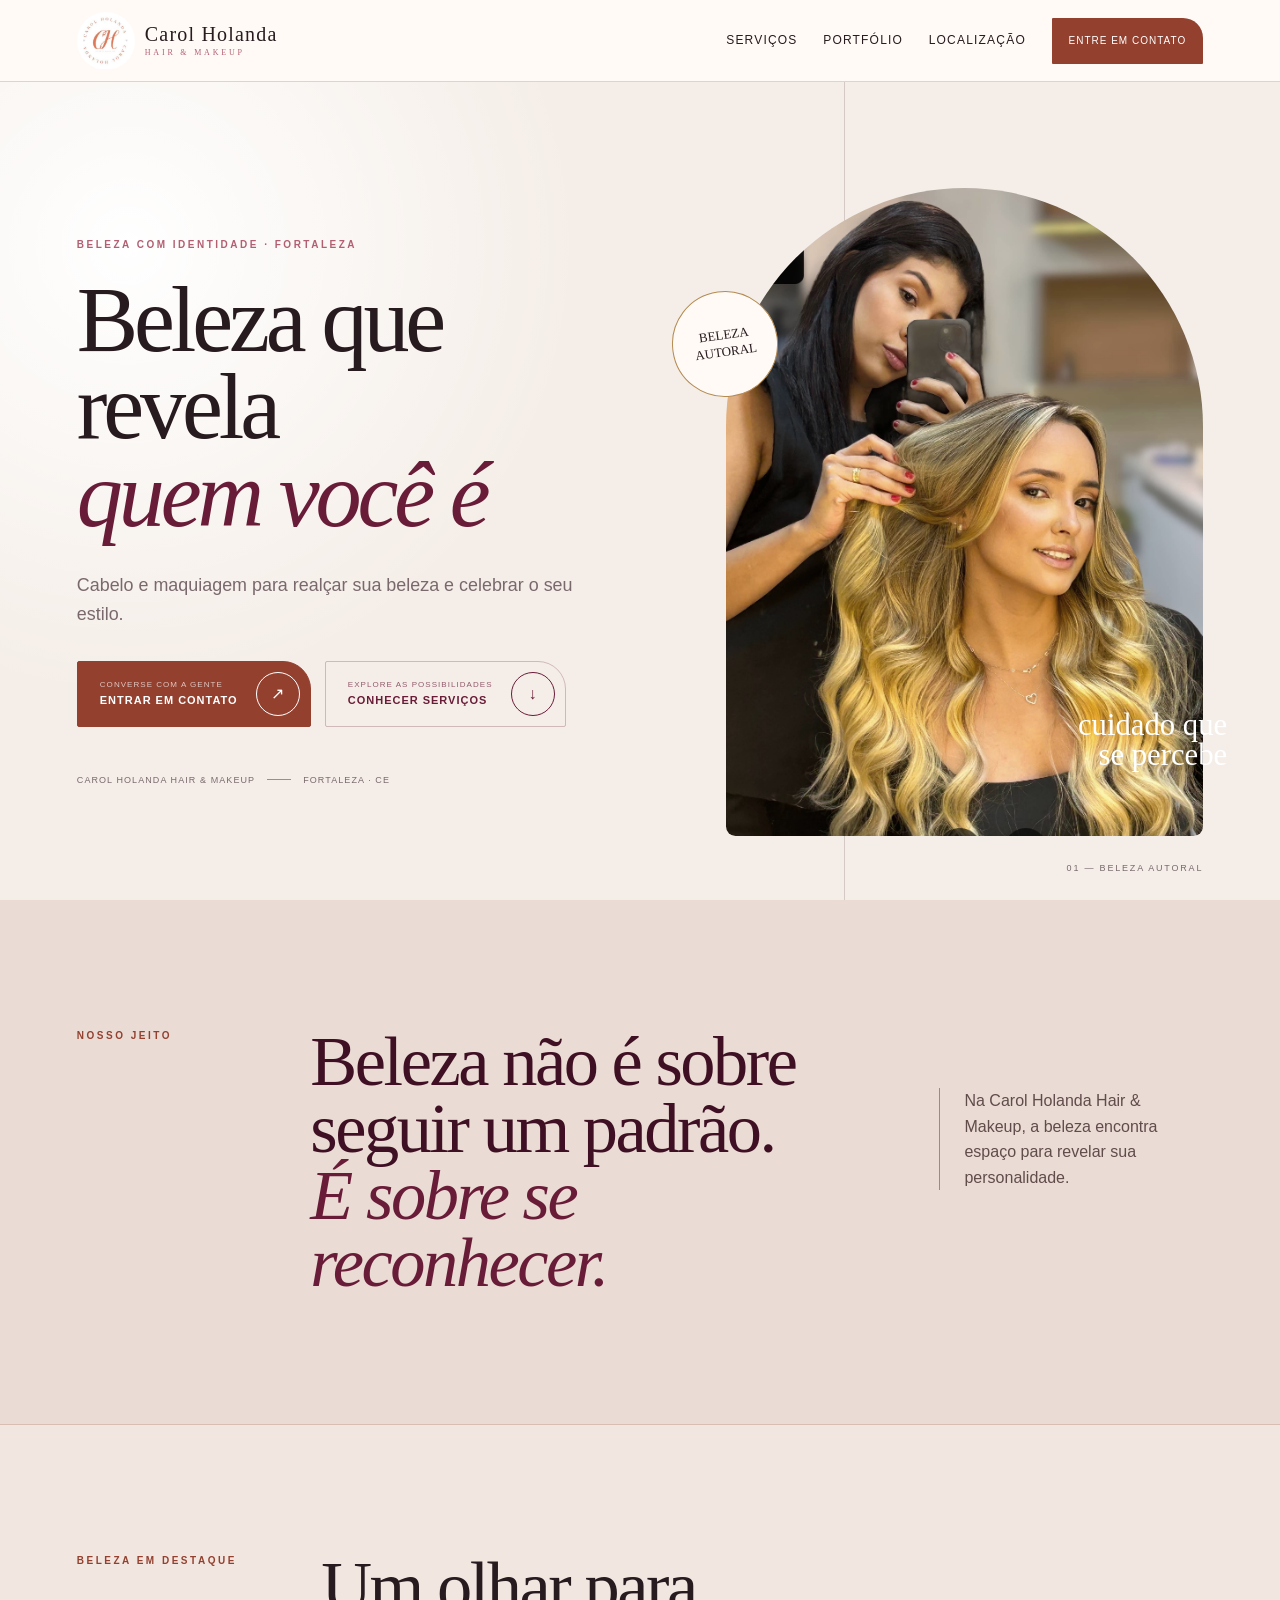
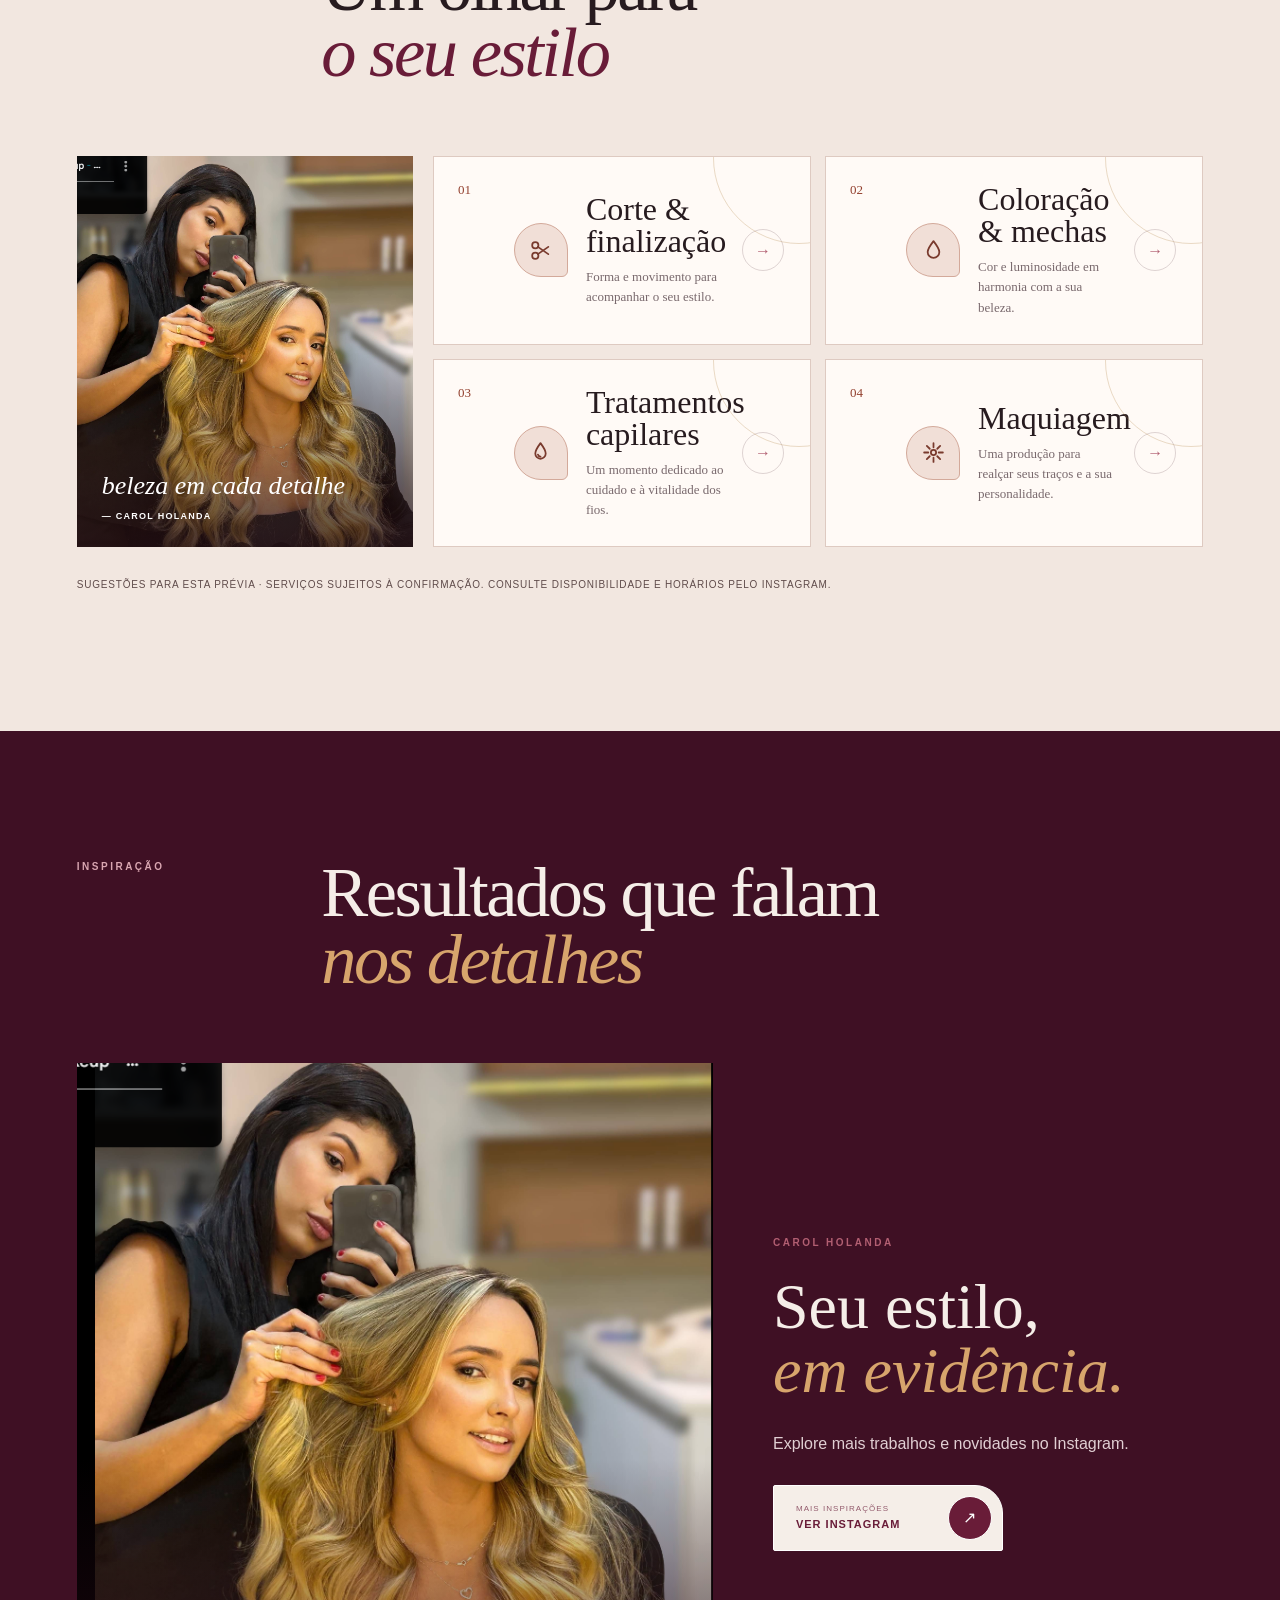
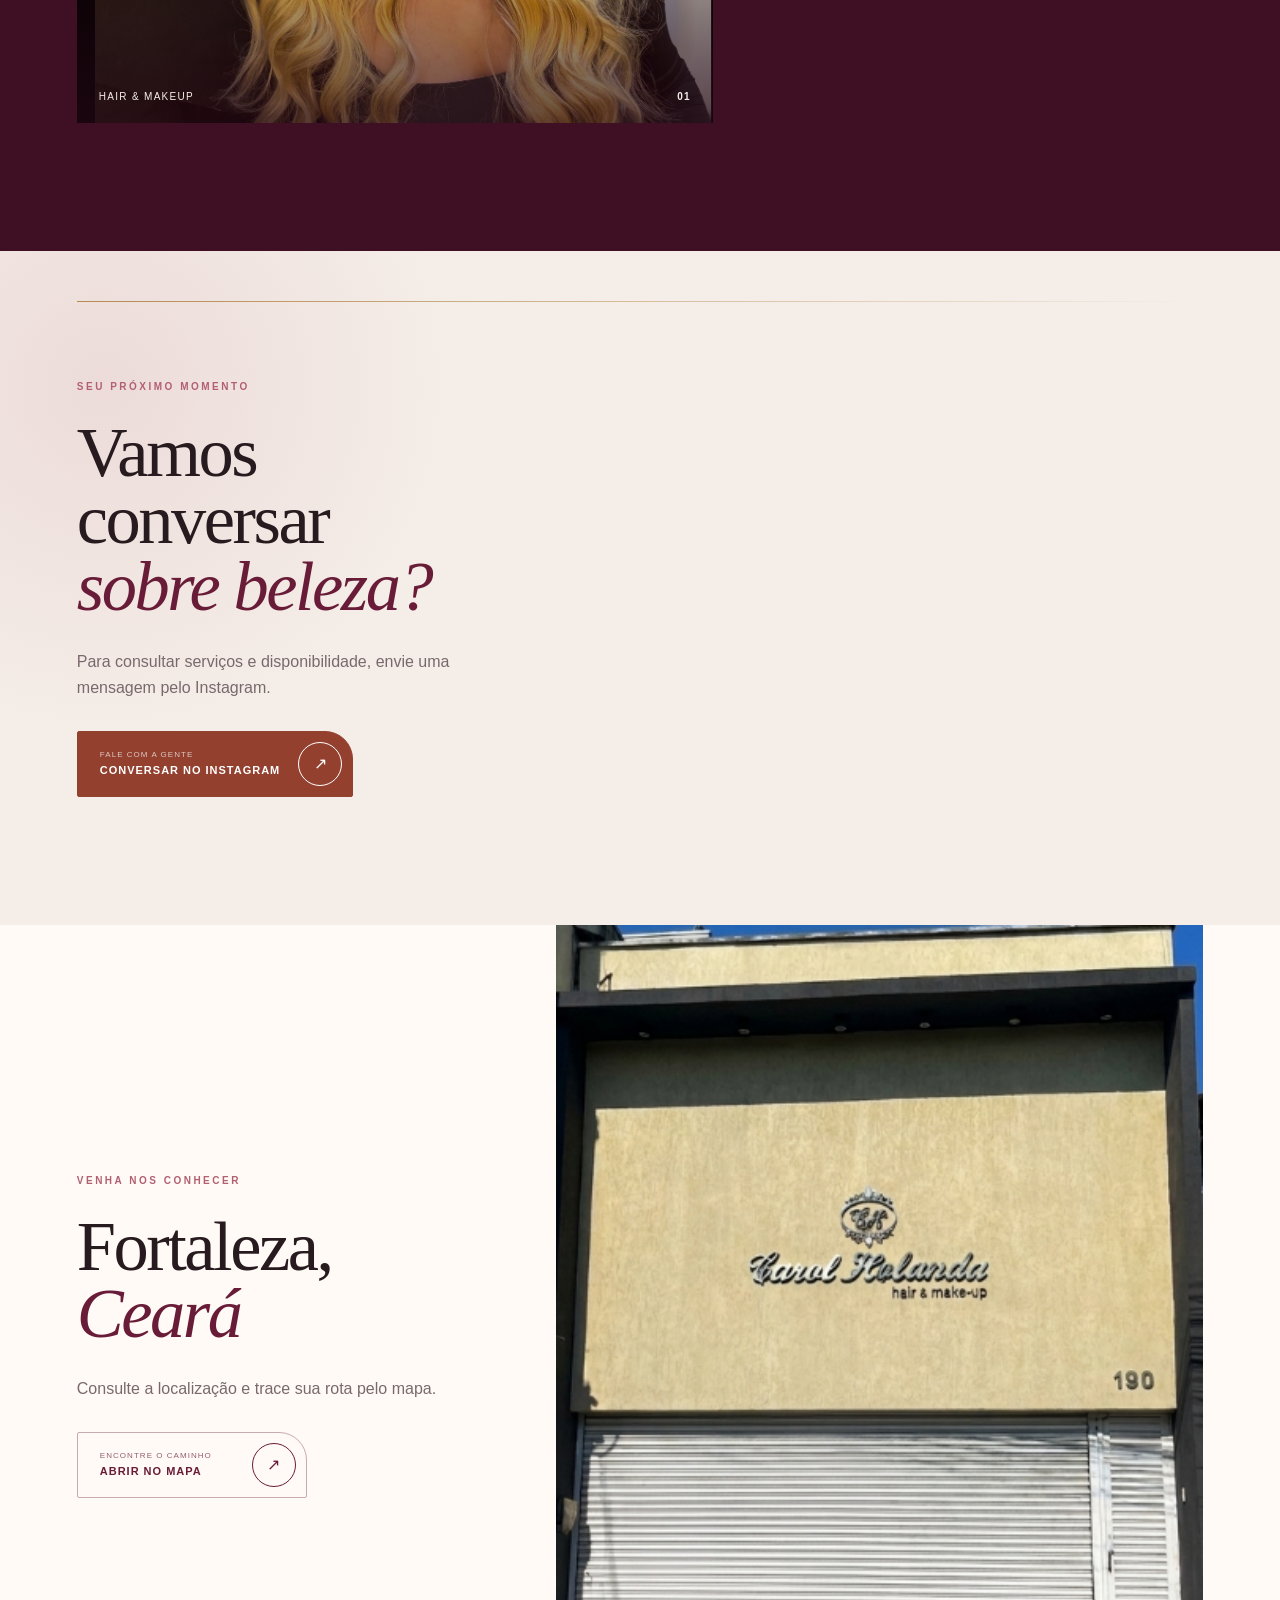
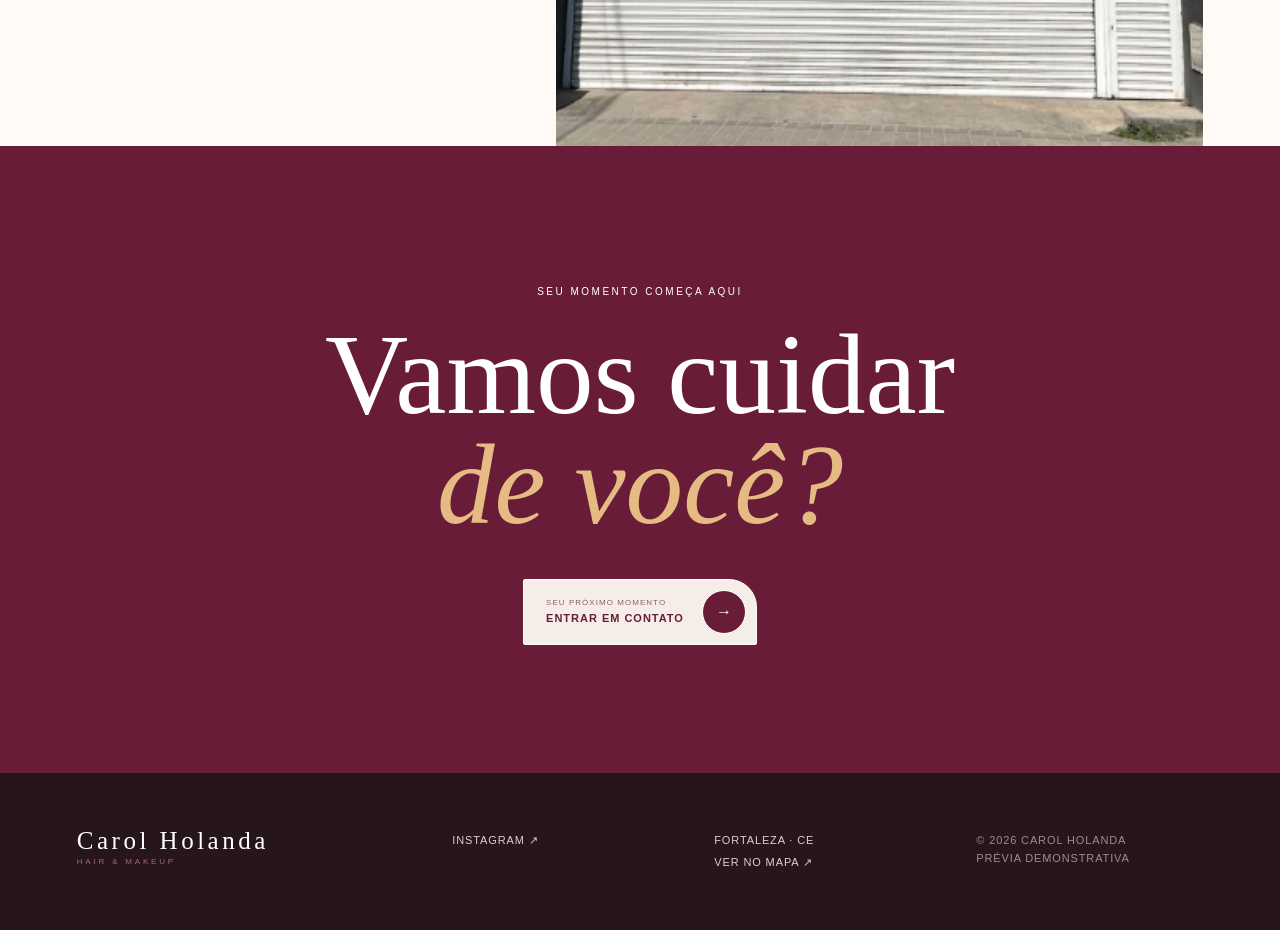
==== index.html @ 703c9517 "Publica site Carol Holanda" ====
<!doctype html>
<html lang="pt-BR" class="no-js"><head><meta charset="utf-8"><meta name="viewport" content="width=device-width,initial-scale=1"><title>Carol Holanda Hair &amp; Makeup | Beleza em Fortaleza</title><meta name="description" content="Conheça Carol Holanda Hair & Makeup em Fortaleza. Inspire-se com o trabalho e entre em contato pelo Instagram."><meta name="robots" content="noindex,nofollow"><link rel="stylesheet" href="styles.css"><script>document.documentElement.classList.replace('no-js','js')</script></head>
<body><a class="skip" href="#conteudo">Ir para o conteúdo</a>
<header class="topbar"><a class="brand brand-logo" href="#inicio" aria-label="Carol Holanda, início"><img src="assets/logo.png" alt=""><span>Carol Holanda<small>hair &amp; makeup</small></span></a><button class="nav-toggle" type="button" aria-expanded="false" aria-controls="menu"><span></span><span></span><span></span><b>Menu</b></button><nav id="menu" class="nav" aria-label="Navegação principal"><a href="#servicos">Serviços</a><a href="#portfolio">Portfólio</a><a href="#localizacao">Localização</a><a class="nav-cta action action-compact" href="#contato"><span>Entre em contato</span></a></nav></header>
<main id="conteudo">
<section id="inicio" class="hero section-anchor"><div class="hero-copy reveal"><p class="eyebrow">beleza com identidade · Fortaleza</p><h1>Beleza que revela<br><em>quem você é</em></h1><p class="hero-lead">Cabelo e maquiagem para realçar sua beleza e celebrar o seu estilo.</p><div class="hero-actions"><a class="action action-primary" href="#contato"><span class="action-copy"><small>Converse com a gente</small><strong>Entrar em contato</strong></span><span class="action-disc" aria-hidden="true">↗</span></a><a class="action action-ghost" href="#servicos"><span class="action-copy"><small>Explore as possibilidades</small><strong>Conhecer serviços</strong></span><span class="action-disc" aria-hidden="true">↓</span></a></div><div class="micro-proof"><span>Carol Holanda Hair &amp; Makeup</span><i></i><span>Fortaleza · CE</span></div></div><div class="hero-art reveal" data-delay="1"><div class="arch"><img src="assets/trabalho.png" alt="Trabalho de cabelo e maquiagem apresentado por Carol Holanda"></div><span class="seal" aria-hidden="true">beleza<br>autoral</span><p>cuidado que<br>se percebe</p></div><p class="hero-index" aria-hidden="true">01 — beleza autoral</p></section>
<section class="statement section-pad reveal" aria-label="Manifesto"><p class="eyebrow">nosso jeito</p><h2>Beleza não é sobre seguir um padrão.<br><em>É sobre se reconhecer.</em></h2><p>Na Carol Holanda Hair &amp; Makeup, a beleza encontra espaço para revelar sua personalidade.</p></section>
<section id="servicos" class="services section-pad section-anchor"><div class="section-head reveal"><p class="eyebrow">beleza em destaque</p><h2>Um olhar para<br><em>o seu estilo</em></h2></div><div class="services-layout"><figure class="services-image reveal"><img src="assets/trabalho.png" alt="Produção de cabelo e maquiagem apresentada por Carol Holanda"><figcaption>beleza em cada detalhe <span>— Carol Holanda</span></figcaption></figure><div class="service-list">
<a class="service reveal" href="#contato"><span class="service-number">01</span><span class="service-icon"><svg class="icon" viewBox="0 0 24 24" aria-hidden="true"><circle cx="7" cy="7" r="3"/><circle cx="7" cy="17" r="3"/><path d="m9.5 8.5 10 7M9.5 15.5l10-7"/></svg></span><span class="service-copy"><h3>Corte &amp; finalização</h3><p>Forma e movimento para acompanhar o seu estilo.</p></span><span class="service-arrow" aria-hidden="true">→</span></a>
<a class="service reveal" href="#contato"><span class="service-number">02</span><span class="service-icon"><svg class="icon" viewBox="0 0 24 24" aria-hidden="true"><path d="M12 3c3.2 4.1 5.6 7.2 5.6 10.5A5.6 5.6 0 0 1 12 19.1a5.6 5.6 0 0 1-5.6-5.6C6.4 10.2 8.8 7.1 12 3Z"/></svg></span><span class="service-copy"><h3>Coloração &amp; mechas</h3><p>Cor e luminosidade em harmonia com a sua beleza.</p></span><span class="service-arrow" aria-hidden="true">→</span></a>
<a class="service reveal" href="#contato"><span class="service-number">03</span><span class="service-icon"><svg class="icon" viewBox="0 0 24 24" aria-hidden="true"><path d="M12 3c3 4 5 7 5 10a5 5 0 0 1-10 0c0-3 2-6 5-10Z"/><path d="M9.5 14c.4 1.3 1.3 2 2.5 2"/></svg></span><span class="service-copy"><h3>Tratamentos capilares</h3><p>Um momento dedicado ao cuidado e à vitalidade dos fios.</p></span><span class="service-arrow" aria-hidden="true">→</span></a>
<a class="service reveal" href="#contato"><span class="service-number">04</span><span class="service-icon"><svg class="icon" viewBox="0 0 24 24" aria-hidden="true"><path d="M12 3v4m0 10v4M3 12h4m10 0h4M5.6 5.6l2.8 2.8m7.2 7.2 2.8 2.8m0-12.8-2.8 2.8m-7.2 7.2-2.8 2.8"/><circle cx="12" cy="12" r="2.5"/></svg></span><span class="service-copy"><h3>Maquiagem</h3><p>Uma produção para realçar seus traços e a sua personalidade.</p></span><span class="service-arrow" aria-hidden="true">→</span></a></div></div><p class="note">Sugestões para esta prévia · serviços sujeitos à confirmação. Consulte disponibilidade e horários pelo Instagram.</p></section>
<section id="portfolio" class="portfolio section-pad section-anchor"><div class="section-head light reveal"><p class="eyebrow">inspiração</p><h2>Resultados que falam<br><em>nos detalhes</em></h2></div><div class="gallery single-gallery"><figure class="tall reveal"><img src="assets/trabalho.png" alt="Produção de cabelo e maquiagem apresentada por Carol Holanda"><figcaption><span>hair &amp; makeup</span><b>01</b></figcaption></figure><div class="gallery-copy reveal"><p class="eyebrow">carol holanda</p><h3>Seu estilo,<br><em>em evidência.</em></h3><p>Explore mais trabalhos e novidades no Instagram.</p><a class="action action-pale" href="https://www.instagram.com/carolholandahairemakeup?igsh=ZHBmbGwwZTVjemRi" target="_blank" rel="noopener noreferrer"><span class="action-copy"><small>Mais inspirações</small><strong>Ver Instagram</strong></span><span class="action-disc" aria-hidden="true">↗</span></a></div></div></section>
<section id="contato" class="booking section-pad section-anchor"><div class="booking-intro reveal"><p class="eyebrow">seu próximo momento</p><h2>Vamos conversar<br><em>sobre beleza?</em></h2><p>Para consultar serviços e disponibilidade, envie uma mensagem pelo Instagram.</p><a class="action action-primary" href="https://www.instagram.com/carolholandahairemakeup?igsh=ZHBmbGwwZTVjemRi" target="_blank" rel="noopener noreferrer"><span class="action-copy"><small>Fale com a gente</small><strong>Conversar no Instagram</strong></span><span class="action-disc" aria-hidden="true">↗</span></a></div></section>
<section id="localizacao" class="location section-pad section-anchor"><div class="location-card reveal"><p class="eyebrow">venha nos conhecer</p><h2>Fortaleza,<br><em>Ceará</em></h2><p>Consulte a localização e trace sua rota pelo mapa.</p><a class="action action-secondary" href="https://maps.app.goo.gl/RbHvqsoFSXN27ott5" target="_blank" rel="noopener noreferrer"><span class="action-copy"><small>Encontre o caminho</small><strong>Abrir no mapa</strong></span><span class="action-disc" aria-hidden="true">↗</span></a></div><div class="location-photo reveal"><img src="assets/fachada.png" alt="Fachada da Carol Holanda Hair &amp; Makeup"></div></section>
<section class="closing section-pad reveal"><p>seu momento começa aqui</p><h2>Vamos cuidar<br><em>de você?</em></h2><a class="action action-pale" href="#contato"><span class="action-copy"><small>Seu próximo momento</small><strong>Entrar em contato</strong></span><span class="action-disc" aria-hidden="true">→</span></a></section></main>
<footer><a class="brand footer-brand" href="#inicio"><span>Carol Holanda</span><small>hair &amp; makeup</small></a><div><p><a href="https://www.instagram.com/carolholandahairemakeup?igsh=ZHBmbGwwZTVjemRi" target="_blank" rel="noopener noreferrer">Instagram ↗</a></p></div><div><p>Fortaleza · CE</p><p><a href="https://maps.app.goo.gl/RbHvqsoFSXN27ott5" target="_blank" rel="noopener noreferrer">Ver no mapa ↗</a></p></div><p class="legal">© <span id="year"></span> Carol Holanda<br>Prévia demonstrativa</p></footer><script src="script.js"></script></body></html>
---- styles.css ----
:root{--wine:#691c38;--wine-dark:#3f1024;--rose:#b25f72;--cream:#f5eee8;--paper:#fffaf6;--ink:#271b1f;--muted:#79696d;--gold:#b58b52;--green:#1f9d58;--line:rgba(76,35,48,.18);--serif:"Bodoni 72","Bodoni MT","Times New Roman",serif;--sans:"Avenir Next",Avenir,"Segoe UI",Arial,sans-serif;--pad:clamp(24px,6vw,96px)}
*{box-sizing:border-box}html{scroll-behavior:smooth;scroll-padding-top:92px}body{margin:0;background:var(--paper);color:var(--ink);font-family:var(--sans);font-size:16px;line-height:1.6;overflow-x:hidden}img{display:block;width:100%;height:100%;object-fit:cover}a{color:inherit;text-decoration:none}button,input{font:inherit}.skip{position:fixed;left:12px;top:-80px;z-index:100;background:var(--ink);color:#fff;padding:12px 18px}.skip:focus{top:12px}.section-anchor{scroll-margin-top:86px}.section-pad{padding:clamp(80px,10vw,150px) var(--pad)}
.topbar{height:82px;padding:0 var(--pad);display:flex;align-items:center;justify-content:space-between;border-bottom:1px solid var(--line);background:rgba(255,250,246,.94);backdrop-filter:blur(14px);position:sticky;top:0;z-index:50}.brand{display:inline-flex;flex-direction:column;line-height:1}.brand span{font-family:var(--serif);font-size:25px;letter-spacing:.14em}.brand small{margin-top:5px;font-size:8px;letter-spacing:.35em;text-transform:uppercase;color:var(--rose)}.nav{display:flex;align-items:center;gap:clamp(18px,2vw,36px)}.nav>a{font-size:12px;text-transform:uppercase;letter-spacing:.1em}.nav>a:not(.nav-cta){position:relative}.nav>a:not(.nav-cta):after{content:"";position:absolute;left:0;bottom:-5px;width:0;height:1px;background:var(--wine);transition:width .25s}.nav>a:hover:after{width:100%}.nav-cta{border:1px solid var(--wine);padding:12px 18px}.nav-toggle{display:none;border:0;background:transparent;color:var(--ink);padding:10px;min-width:48px;min-height:48px}.nav-toggle span{display:block;width:24px;height:1px;background:currentColor;margin:5px}.nav-toggle b{position:absolute;width:1px;height:1px;overflow:hidden}
.hero{min-height:calc(100svh - 82px);padding:clamp(56px,7vw,100px) var(--pad) 48px;display:grid;grid-template-columns:1.08fr .92fr;gap:7vw;align-items:center;position:relative;background:radial-gradient(circle at 10% 20%,#fff 0,transparent 34%),var(--cream)}.hero:before{content:"";position:absolute;top:0;right:34%;width:1px;height:100%;background:var(--line)}.eyebrow{text-transform:uppercase;letter-spacing:.25em;font-size:10px;font-weight:600;color:var(--rose);margin:0 0 24px}.hero h1,.section-head h2,.statement h2,.team h2,.booking h2,.location h2,.closing h2{font-family:var(--serif);font-weight:400;line-height:.95;margin:0}.hero h1{font-size:clamp(58px,7.2vw,116px);letter-spacing:-.045em}.hero h1 em,.section-head em,.statement em,.team em,.booking em,.location em,.closing em{font-weight:400;color:var(--wine)}.hero-lead{font-size:clamp(17px,1.4vw,21px);max-width:520px;color:var(--muted);margin:32px 0}.hero-actions{display:flex;align-items:center;gap:28px;flex-wrap:wrap}.button{display:inline-flex;align-items:center;justify-content:space-between;gap:26px;padding:16px 22px;min-height:54px;border:1px solid transparent;text-transform:uppercase;letter-spacing:.11em;font-size:11px;font-weight:600;transition:transform .2s,background .2s,color .2s}.button:hover{transform:translateY(-2px)}.primary{background:var(--wine);color:#fff;min-width:205px}.text-link{display:inline-flex;align-items:center;gap:12px;border-bottom:1px solid currentColor;padding:7px 0;font-size:12px;text-transform:uppercase;letter-spacing:.09em}.micro-proof{display:flex;align-items:center;gap:12px;margin-top:46px;text-transform:uppercase;font-size:9px;letter-spacing:.12em;color:var(--muted)}.micro-proof i{width:24px;height:1px;background:var(--gold)}.hero-art{position:relative;height:min(68vw,680px);max-height:72vh}.arch{height:100%;overflow:hidden;border-radius:300px 300px 12px 12px}.arch img{filter:saturate(.85)}.seal{position:absolute;left:-54px;top:16%;width:106px;height:106px;border-radius:50%;display:grid;place-content:center;text-align:center;background:var(--paper);border:1px solid var(--gold);font-family:var(--serif);text-transform:uppercase;font-size:13px;line-height:1.3;transform:rotate(-8deg)}.hero-art>p{position:absolute;right:-24px;bottom:10%;margin:0;color:#fff;text-align:right;font-family:var(--serif);font-size:clamp(22px,2.4vw,38px);line-height:1}.hero-index{position:absolute;right:var(--pad);bottom:16px;font-size:9px;letter-spacing:.2em;text-transform:uppercase;color:var(--muted)}
.statement{display:grid;grid-template-columns:.45fr 1.5fr .7fr;gap:5vw;align-items:start;border-bottom:1px solid var(--line)}.statement h2,.section-head h2,.team h2,.booking h2,.location h2{font-size:clamp(44px,5.5vw,84px);letter-spacing:-.035em}.statement>p:last-child{color:var(--muted);max-width:330px;margin-top:60px}.services{background:var(--paper)}.section-head{display:grid;grid-template-columns:.45fr 2.2fr;gap:5vw;margin-bottom:70px}.service-list{border-top:1px solid var(--line)}.service{display:grid;grid-template-columns:70px 1fr 40px;gap:25px;align-items:center;padding:32px 10px;border-bottom:1px solid var(--line);transition:padding .25s,background .25s}.service:hover{padding-left:24px;background:var(--cream)}.service>span{font-family:var(--serif);color:var(--rose)}.service h3{font-family:var(--serif);font-weight:400;font-size:clamp(28px,3vw,44px);margin:0}.service p{margin:5px 0 0;color:var(--muted)}.service>b{font-size:24px;font-weight:400;color:var(--gold)}.note,.placeholder-note{font-size:10px;letter-spacing:.08em;text-transform:uppercase;color:var(--muted);margin-top:24px}
.portfolio{background:var(--wine-dark);color:var(--cream)}.section-head.light .eyebrow{color:#d9a6b1}.section-head.light h2 em{color:#d7a56c}.gallery{display:grid;grid-template-columns:1.15fr .85fr;grid-template-rows:1fr 1fr;gap:20px}.gallery figure{margin:0;position:relative;height:320px;overflow:hidden}.gallery figure.tall{grid-row:1/3;height:660px}.gallery figure:after{content:"";position:absolute;inset:0;background:linear-gradient(transparent 60%,rgba(37,8,20,.7))}.gallery img{transition:transform .7s}.gallery figure:hover img{transform:scale(1.025)}.gallery figcaption{position:absolute;z-index:2;left:22px;right:22px;bottom:18px;display:flex;justify-content:space-between;text-transform:uppercase;letter-spacing:.13em;font-size:10px}.placeholder-note{color:#cbbdc1}.team{display:grid;grid-template-columns:.85fr 1.15fr;gap:10vw;align-items:center}.team-photo{height:690px;position:relative;background:var(--cream)}.team-photo:before{content:"";position:absolute;inset:-18px 18px 18px -18px;border:1px solid var(--gold);z-index:-1}.team-photo span{position:absolute;right:12px;bottom:10px;background:rgba(255,250,246,.85);padding:7px 10px;text-transform:uppercase;font-size:9px;letter-spacing:.14em}.team-copy>p:not(.eyebrow){max-width:580px;color:var(--muted);font-size:18px;margin:32px 0}.specialists{border-top:1px solid var(--line);margin:35px 0}.specialists span{display:block;border-bottom:1px solid var(--line);padding:15px 0;font-size:12px;text-transform:uppercase;letter-spacing:.09em}
.booking{display:grid;grid-template-columns:.8fr 1.2fr;gap:8vw;background:var(--cream)}.booking-intro{position:sticky;top:130px;align-self:start}.booking-intro>p:last-child{max-width:420px;color:var(--muted);margin-top:30px}.booking-form{background:var(--paper);padding:clamp(24px,4vw,56px);box-shadow:0 20px 70px rgba(64,20,38,.08)}fieldset{border:0;padding:0;margin:0 0 36px}legend,.name-field>span{display:block;font-weight:600;font-size:13px;margin-bottom:15px}.chips{display:flex;flex-wrap:wrap;gap:9px}.chips input{position:absolute;opacity:0;pointer-events:none}.chips span{display:block;padding:11px 15px;border:1px solid var(--line);font-size:12px;cursor:pointer;min-height:46px}.chips input:focus-visible+span{outline:3px solid rgba(105,28,56,.25);outline-offset:2px}.chips input:checked+span{background:var(--wine);color:#fff;border-color:var(--wine)}.name-field{display:block;margin-bottom:30px}.name-field input{width:100%;border:0;border-bottom:1px solid var(--line);background:transparent;padding:12px 2px;outline:none}.name-field input:focus{border-color:var(--wine)}.whatsapp{background:var(--green);color:#fff;width:100%;font-size:12px}.privacy{font-size:10px;color:var(--muted);margin:12px 0 0}.location{display:grid;grid-template-columns:.85fr 1.15fr;min-height:700px;padding-top:0;padding-bottom:0}.location-card{padding:100px 7vw 100px 0;align-self:center}.location-card>p:not(.eyebrow){color:var(--muted);margin:30px 0}.outline{border-color:var(--wine);color:var(--wine)}.map-placeholder{min-height:620px;background:linear-gradient(145deg,#d4b5a9,#8f435a);display:grid;place-content:center;text-align:center;color:#fff;position:relative}.map-placeholder:before,.map-placeholder:after{content:"";position:absolute;border:1px solid rgba(255,255,255,.45);border-radius:50%}.map-placeholder:before{width:180px;height:180px;left:15%;top:18%}.map-placeholder:after{width:310px;height:310px;right:6%;bottom:3%}.map-placeholder span{font-family:var(--serif);font-size:42px}.map-placeholder b{font-size:9px;letter-spacing:.2em;margin-top:10px}.faq{display:grid;grid-template-columns:.7fr 1.3fr;gap:8vw;background:var(--paper)}.faq .section-head{display:block}.accordion{border-top:1px solid var(--line)}details{border-bottom:1px solid var(--line)}summary{list-style:none;display:flex;align-items:center;justify-content:space-between;gap:24px;padding:25px 0;cursor:pointer;font-size:17px}summary::-webkit-details-marker{display:none}summary span{font-family:var(--serif);font-size:28px;color:var(--rose);transition:transform .2s}details[open] summary span{transform:rotate(45deg)}details p{margin:0;padding:0 40px 25px 0;color:var(--muted)}.closing{text-align:center;background:var(--wine);color:#fff}.closing>p{text-transform:uppercase;letter-spacing:.25em;font-size:10px}.closing h2{font-size:clamp(62px,9vw,130px);margin:20px 0 40px}.closing h2 em{color:#e5ba83}.pale{background:var(--cream);color:var(--wine)}footer{padding:55px var(--pad);display:grid;grid-template-columns:1.5fr 1fr 1fr 1fr;gap:35px;background:#26161c;color:#dbcdd1;align-items:start}footer p{font-size:11px;letter-spacing:.08em;text-transform:uppercase;margin:4px 0}.footer-brand span{color:#fff}.legal{opacity:.65}.float-whatsapp{position:fixed;right:22px;bottom:22px;width:54px;height:54px;border-radius:50%;display:grid;place-content:center;background:var(--green);box-shadow:0 8px 24px rgba(0,0,0,.18);z-index:40}.float-whatsapp svg{width:25px;height:25px;fill:#fff}
.js .reveal{opacity:0;transform:translateY(24px);transition:opacity .7s ease,transform .7s ease}.js .reveal[data-delay="1"]{transition-delay:.12s}.js .reveal[data-delay="2"]{transition-delay:.22s}.js .reveal.visible{opacity:1;transform:none}
/* Bio */
.bio-page{min-height:100svh;background:var(--wine-dark);padding:20px;color:var(--ink)}.bio-page:before,.bio-page:after{content:"";position:fixed;border-radius:50%;filter:blur(1px);opacity:.5;pointer-events:none}.bio-page:before{width:300px;height:300px;background:#a44f68;left:-130px;top:-120px}.bio-page:after{width:260px;height:260px;border:1px solid #cba26c;right:-100px;bottom:-80px}.bio-shell{width:min(100%,520px);margin:auto;min-height:calc(100svh - 40px);background:var(--cream);padding:32px clamp(20px,5vw,34px) 20px;position:relative;z-index:1;box-shadow:0 30px 80px rgba(0,0,0,.2);overflow:hidden}.bio-shell:before{content:"";position:absolute;width:160px;height:160px;border:1px solid rgba(181,139,82,.45);border-radius:50%;right:-75px;top:40px}.bio-header{text-align:center;position:relative}.bio-mark{width:72px;height:72px;border-radius:50%;background:var(--wine);color:#fff;display:grid;place-content:center;margin:0 auto 13px;font-family:var(--serif);font-size:30px;border:4px solid var(--cream);outline:1px solid var(--gold)}.bio-header .eyebrow{margin-bottom:7px;font-size:8px}.bio-header h1{font-family:var(--serif);font-weight:400;font-size:clamp(35px,10vw,49px);line-height:1;margin:0;color:var(--wine)}.bio-header>p:last-child{font-family:var(--serif);font-style:italic;color:var(--muted);margin:8px 0 20px}.bio-links{display:grid;gap:10px}.bio-link{min-height:68px;border:1px solid var(--line);background:rgba(255,250,246,.7);display:grid;grid-template-columns:40px 1fr 22px;gap:11px;align-items:center;padding:10px 13px;transition:transform .2s,border-color .2s}.bio-link:hover{transform:translateX(3px);border-color:var(--rose)}.bio-link strong,.bio-link small{display:block}.bio-link strong{font-size:12px;text-transform:uppercase;letter-spacing:.06em}.bio-link small{font-size:10px;color:var(--muted);margin-top:2px}.bio-link>b{font-weight:400;color:var(--gold)}.bio-icon{width:38px;height:38px;border-radius:50%;display:grid;place-content:center;background:var(--cream);color:var(--wine)}.bio-icon svg{width:19px;height:19px;fill:none;stroke:currentColor;stroke-width:1.7}.bio-icon svg .fill{fill:currentColor;stroke:none}.bio-whatsapp{background:var(--green);color:#fff;border-color:var(--green)}.bio-whatsapp small{color:rgba(255,255,255,.8)}.bio-whatsapp .bio-icon{background:rgba(255,255,255,.16);color:#fff}.bio-whatsapp .bio-icon svg{fill:#fff;stroke:none}.bio-whatsapp>b{color:#fff}.bio-services{text-align:center;margin-top:18px}.bio-services>p{text-transform:uppercase;letter-spacing:.18em;font-size:8px;color:var(--muted)}.bio-services>div{display:flex;align-items:center;justify-content:center;gap:8px;flex-wrap:wrap;font-family:var(--serif);font-size:13px;color:var(--wine)}.bio-services i{width:3px;height:3px;border-radius:50%;background:var(--gold)}.bio-footer{display:flex;align-items:center;justify-content:space-between;border-top:1px solid var(--line);padding-top:14px;margin-top:18px}.bio-footer span{font-family:var(--serif);letter-spacing:.12em;font-size:12px}.bio-footer small{font-size:8px;text-transform:uppercase;letter-spacing:.08em;color:var(--muted)}
@media(max-width:850px){.topbar{height:70px}.nav-toggle{display:block}.nav{position:absolute;top:69px;left:0;right:0;background:var(--paper);padding:22px var(--pad) 28px;display:none;flex-direction:column;align-items:stretch;border-bottom:1px solid var(--line);box-shadow:0 15px 30px rgba(50,20,31,.1)}.nav.is-open{display:flex}.no-js .nav{display:flex;position:static;box-shadow:none;padding:0;flex-direction:row}.no-js .nav-toggle{display:none}.hero{grid-template-columns:1fr;min-height:auto;padding-top:70px}.hero:before{display:none}.hero-copy{z-index:1}.hero-art{height:600px;max-height:none;margin-left:16vw}.hero-index{display:none}.statement{grid-template-columns:1fr}.statement>p:last-child{margin-top:0}.section-head{grid-template-columns:1fr}.team,.booking,.location,.faq{grid-template-columns:1fr}.team-photo{height:580px}.booking-intro{position:static}.location-card{padding:80px 0}.location{padding-left:var(--pad);padding-right:var(--pad);padding-bottom:80px}.map-placeholder{min-height:480px}.faq .section-head{margin-bottom:20px}footer{grid-template-columns:1fr 1fr}.footer-brand{grid-column:1/-1}}
@media(max-width:560px){:root{--pad:20px}.section-pad{padding-top:74px;padding-bottom:74px}.hero{padding-top:48px;gap:38px}.hero h1{font-size:53px}.hero-lead{font-size:16px;margin:24px 0}.hero-actions{gap:18px}.primary{width:100%}.micro-proof{margin-top:28px;flex-wrap:wrap}.hero-art{height:430px;margin:0 0 0 28px}.seal{width:80px;height:80px;left:-28px;font-size:10px}.hero-art>p{right:8px}.statement h2,.section-head h2,.team h2,.booking h2,.location h2{font-size:45px}.statement h2 br{display:none}.section-head{margin-bottom:40px}.service{grid-template-columns:36px 1fr 22px;gap:10px;padding:24px 0}.service p{font-size:13px}.gallery{grid-template-columns:1fr 1fr;grid-template-rows:auto}.gallery figure,.gallery figure.tall{height:310px;grid-row:auto}.gallery figure.tall{grid-column:1/-1;height:460px}.team{gap:70px}.team-photo{height:470px;margin-left:12px}.team-copy>p:not(.eyebrow){font-size:16px}.booking{gap:44px}.booking-form{padding:24px 18px}.chips span{padding:11px 12px}.map-placeholder{min-height:370px}.closing h2{font-size:62px}footer{grid-template-columns:1fr;gap:20px}.footer-brand{grid-column:auto}.float-whatsapp{right:14px;bottom:14px}.bio-page{padding:0}.bio-shell{min-height:100svh;box-shadow:none;padding-top:22px}.bio-mark{width:64px;height:64px}.bio-header h1{font-size:38px}.bio-header>p:last-child{margin-bottom:14px}.bio-link{min-height:63px}.bio-services{margin-top:14px}.bio-footer{margin-top:14px}}
@media(max-width:370px){.hero h1{font-size:46px}.hero-art{height:390px}.bio-shell{padding-left:15px;padding-right:15px}.bio-header h1{font-size:34px}.bio-link{padding:8px 10px}}
@media(prefers-reduced-motion:reduce){html{scroll-behavior:auto}*,*:before,*:after{animation-duration:.01ms!important;transition-duration:.01ms!important}.js .reveal{opacity:1;transform:none}}
.bio-page .bio-footer{padding:14px 0 0;background:transparent;color:var(--ink)}

/* Componentes autorais — botões, cards e agendamento */
.icon{width:21px;height:21px;display:block;fill:none;stroke:currentColor;stroke-width:1.7;stroke-linecap:round;stroke-linejoin:round;flex:none}
a,button,summary,label{-webkit-tap-highlight-color:transparent}
a:focus-visible,button:focus-visible,summary:focus-visible,input:focus-visible{outline:3px solid rgba(181,139,82,.75);outline-offset:4px}
.action{position:relative;isolation:isolate;display:inline-grid;grid-template-columns:minmax(0,1fr) 44px;align-items:center;gap:18px;min-width:230px;min-height:66px;padding:9px 10px 9px 22px;border:1px solid transparent;border-radius:2px 28px 2px 2px;text-align:left;overflow:hidden;box-shadow:0 12px 28px rgba(63,16,36,.11);transition:transform .24s ease,box-shadow .24s ease,border-color .24s ease,background-color .24s ease}
.action:before{content:"";position:absolute;z-index:-1;inset:0;background:linear-gradient(105deg,rgba(255,255,255,.1),transparent 45%);transform:translateX(-105%);transition:transform .42s ease}
.action:hover{transform:translateY(-3px);box-shadow:0 18px 36px rgba(63,16,36,.2)}.action:hover:before{transform:none}.action:active{transform:translateY(0) scale(.985);box-shadow:0 7px 17px rgba(63,16,36,.14)}
.action-copy{min-width:0;display:flex;flex-direction:column}.action-copy small{font-size:8px;line-height:1.2;text-transform:uppercase;letter-spacing:.13em;opacity:.7}.action-copy strong{font-size:11px;line-height:1.25;text-transform:uppercase;letter-spacing:.09em;margin-top:4px}.action-disc,.action-end{width:44px;height:44px;border-radius:50%;display:grid;place-content:center;background:rgba(255,255,255,.13);transition:transform .25s ease,background .25s ease}.action:hover .action-disc,.action:hover .action-end{transform:rotate(-8deg) scale(1.05);background:rgba(255,255,255,.22)}.action-disc .icon,.action-end .icon{width:19px;height:19px}
.action-primary{background:linear-gradient(135deg,var(--wine),#7f2849);color:#fff;border-color:#8e3f5a}.action-secondary{background:var(--paper);color:var(--wine);border-color:rgba(105,28,56,.36);box-shadow:7px 7px 0 rgba(178,95,114,.12)}.action-secondary .action-disc,.action-secondary .action-end{background:var(--cream);color:var(--wine)}.action-ghost{background:transparent;color:var(--wine);border-color:rgba(105,28,56,.26);box-shadow:none}.action-ghost .action-disc{background:rgba(105,28,56,.08)}.action-pale{background:var(--cream);color:var(--wine);border-color:#fff}.action-pale .action-disc{background:var(--wine);color:#fff}
.action-compact{display:inline-flex;min-width:0;min-height:46px;padding:10px 17px;border-radius:1px 20px 1px 1px;background:var(--wine);color:#fff!important;box-shadow:5px 5px 0 rgba(181,139,82,.22);font-size:10px!important}.action-compact .icon{width:17px;height:17px}.nav .nav-cta{border:0}
.hero-actions{gap:14px}.hero-actions .action{min-width:234px}.hero-actions .action-ghost{min-width:216px}.text-link{transition:color .2s ease,transform .2s ease}.text-link:hover{color:var(--wine);transform:translateX(3px)}

.service-list{display:grid;grid-template-columns:repeat(2,minmax(0,1fr));gap:14px;border:0}.service{position:relative;display:grid;grid-template-columns:38px 54px minmax(0,1fr) 44px;gap:18px;min-height:174px;align-items:center;padding:26px 24px;border:1px solid var(--line);background:linear-gradient(135deg,#fffaf6,#f7eee9);overflow:hidden;transition:transform .28s ease,box-shadow .28s ease,border-color .28s ease,background .28s ease}.service:before{content:"";position:absolute;right:-75px;top:-85px;width:170px;height:170px;border:1px solid rgba(181,139,82,.3);border-radius:50%;transition:transform .35s ease}.service:hover{padding-left:24px;transform:translateY(-5px);border-color:rgba(105,28,56,.32);background:#fff;box-shadow:0 22px 45px rgba(79,31,48,.12)}.service:hover:before{transform:scale(1.12)}.service-number{align-self:start;font:400 13px/1 var(--serif);color:var(--rose)}.service-icon{width:54px;height:54px;display:grid;place-content:center;border:1px solid rgba(181,139,82,.55);border-radius:50% 50% 6px 50%;color:var(--wine);background:var(--paper);transition:background .25s,color .25s,transform .25s}.service:hover .service-icon{background:var(--wine);color:#fff;transform:rotate(-5deg)}.service-icon .icon{width:25px;height:25px}.service-copy h3{font-family:var(--serif);font-weight:400;font-size:clamp(27px,2.5vw,39px);line-height:1;margin:0}.service-copy p{margin:10px 0 0;color:var(--muted);font-size:13px;line-height:1.55}.service-arrow{width:42px;height:42px;display:grid;place-content:center;border:1px solid var(--line);border-radius:50%;color:var(--wine);transition:background .25s,color .25s,transform .25s}.service:hover .service-arrow{background:var(--wine);color:#fff;transform:translateX(3px)}.service-arrow .icon{width:18px}.note{margin-top:30px}

.booking{position:relative;background:radial-gradient(circle at 8% 20%,rgba(178,95,114,.13),transparent 28%),var(--cream)}.booking:before{content:"";position:absolute;left:var(--pad);right:var(--pad);top:50px;height:1px;background:linear-gradient(90deg,var(--gold),transparent)}.booking-count{display:inline-block;margin:0 0 22px;padding:8px 12px;border:1px solid rgba(181,139,82,.45);border-radius:999px;color:var(--wine);font-size:9px;text-transform:uppercase;letter-spacing:.14em}.booking-assurance{display:flex;gap:12px;align-items:center;margin-top:34px;padding-top:24px;border-top:1px solid var(--line);color:var(--wine);font-size:12px;text-transform:uppercase;letter-spacing:.08em}.booking-assurance .icon{width:35px;height:35px;padding:8px;border:1px solid var(--gold);border-radius:50%}.booking-assurance small{color:var(--muted);text-transform:none;letter-spacing:0;font-size:11px}.booking-form{position:relative;border:1px solid rgba(105,28,56,.13);border-radius:3px 70px 3px 3px;padding:clamp(28px,4vw,54px);box-shadow:0 32px 80px rgba(64,20,38,.12);overflow:hidden}.booking-form:before{content:"";position:absolute;right:-55px;top:-70px;width:190px;height:190px;border:1px solid rgba(181,139,82,.28);border-radius:50%;pointer-events:none}.booking-progress{display:flex;align-items:center;margin-bottom:40px}.booking-progress span{width:31px;height:31px;display:grid;place-content:center;border:1px solid var(--line);border-radius:50%;font:400 11px/1 var(--serif);color:var(--muted)}.booking-progress span.is-active{background:var(--wine);color:#fff;border-color:var(--wine)}.booking-progress i{width:42px;height:1px;background:var(--line)}.booking-form fieldset{margin-bottom:38px}.booking-form legend,.name-field>span{display:flex;align-items:center;gap:10px;font-family:var(--serif);font-size:19px;font-weight:400}.booking-form legend>span,.name-field>span b{width:28px;height:28px;display:grid;place-content:center;border:1px solid var(--gold);border-radius:50%;font:400 10px/1 var(--sans);color:var(--wine)}.service-choices .chips{display:grid;grid-template-columns:repeat(2,minmax(0,1fr));gap:9px}.service-choices .chips label:last-child{grid-column:1/-1}.service-choices .chips span{min-height:70px;display:flex;align-items:center;gap:10px;padding:12px 14px;border:1px solid var(--line);border-radius:2px 18px 2px 2px;background:#fff;transition:background .2s,color .2s,border-color .2s,transform .2s}.service-choices .chips span .icon{width:22px;height:22px}.service-choices .chips span b{font-size:11px;text-transform:uppercase;letter-spacing:.06em}.service-choices .chips input:checked+span{background:var(--wine);border-color:var(--wine);color:#fff;transform:translateY(-2px);box-shadow:0 8px 18px rgba(105,28,56,.18)}.period-choices .chips{display:grid;grid-template-columns:repeat(4,1fr);gap:7px}.period-choices .chips span{min-height:48px;display:grid;place-content:center;padding:8px;border-radius:999px;background:#fff;text-align:center}.period-choices .chips input:checked+span{background:var(--wine);color:#fff}.name-field input{border:1px solid var(--line);border-radius:2px 18px 2px 2px;background:#fff;padding:16px 18px}.name-field input:focus{border-color:var(--wine);box-shadow:0 0 0 4px rgba(105,28,56,.08)}.action-whatsapp{width:100%;grid-template-columns:50px minmax(0,1fr) 42px;min-height:76px;padding:9px 12px;background:linear-gradient(135deg,#179a57,#087b45);color:#fff;border-color:#36ae72;border-radius:3px 30px 3px 3px;box-shadow:0 13px 28px rgba(10,121,68,.22)}.action-whatsapp .action-disc{width:48px;height:48px}.action-whatsapp .action-disc .icon{width:26px;height:26px}.action-whatsapp .action-end{width:38px;height:38px}.action-whatsapp:hover{box-shadow:0 18px 34px rgba(10,121,68,.3)}

.float-whatsapp{right:20px;bottom:18px;width:auto;height:auto;min-height:58px;padding:7px 16px 7px 7px;display:grid;grid-template-columns:44px auto;grid-template-rows:auto auto;column-gap:10px;place-content:initial;align-items:center;border-radius:30px 30px 7px 30px;background:var(--green);color:#fff;box-shadow:0 14px 34px rgba(0,0,0,.25);transition:transform .2s,background .2s}.float-whatsapp:hover{transform:translateY(-3px);background:#087b45}.float-whatsapp:active{transform:scale(.98)}.float-whatsapp>span{grid-row:1/3;width:44px;height:44px;border-radius:50%;display:grid;place-content:center;background:rgba(255,255,255,.15)}.float-whatsapp .icon{width:25px;height:25px}.float-whatsapp b{align-self:end;font-size:11px;line-height:1.1;text-transform:uppercase;letter-spacing:.06em}.float-whatsapp small{align-self:start;font-size:8px;line-height:1.1;opacity:.8}

/* Bio refinada */
.bio-page{background:radial-gradient(circle at 15% 0,#98455f 0,transparent 30%),linear-gradient(155deg,#32101f,#160b10);padding:14px}.bio-shell{width:min(100%,500px);min-height:calc(100svh - 28px);padding:26px 24px 18px;background:linear-gradient(150deg,#fbf5ef,#f2e6df);border:1px solid rgba(215,165,108,.55);border-radius:3px 46px 3px 3px}.bio-shell:before{width:190px;height:190px;right:-90px;top:-70px}.bio-header{text-align:left}.bio-identity{display:flex;align-items:center;gap:13px}.bio-mark{width:62px;height:62px;margin:0;border-width:3px;font-size:25px;flex:none}.bio-header .eyebrow{margin:0 0 6px}.bio-status{display:inline-flex;align-items:center;gap:6px;font-size:8px;text-transform:uppercase;letter-spacing:.1em;color:#44705b}.bio-status i{width:7px;height:7px;border-radius:50%;background:#26a765;box-shadow:0 0 0 4px rgba(38,167,101,.11)}.bio-header h1{font-size:clamp(39px,11vw,52px);margin:18px 0 0;max-width:390px;line-height:.93}.bio-header>p{font-family:var(--serif);font-style:italic;color:var(--muted);margin:8px 0 13px}.bio-scroll-note{display:flex;justify-content:space-between;align-items:center;padding-bottom:10px;border-bottom:1px solid var(--line);font-size:8px;text-transform:uppercase;letter-spacing:.15em;color:var(--muted)}.bio-scroll-note .icon{width:15px;height:15px}.bio-links{gap:9px;margin-top:10px}.bio-link{position:relative;min-height:66px;grid-template-columns:45px minmax(0,1fr) 33px;gap:11px;padding:10px 12px;border:1px solid rgba(105,28,56,.18);border-radius:2px 22px 2px 2px;background:rgba(255,250,246,.82);box-shadow:5px 6px 0 rgba(105,28,56,.05);overflow:hidden;transition:transform .22s,box-shadow .22s,border-color .22s}.bio-link:before{content:"";position:absolute;inset:0;background:linear-gradient(100deg,rgba(255,255,255,.16),transparent 55%);transform:translateX(-100%);transition:transform .35s}.bio-link:hover{transform:translateY(-2px);box-shadow:7px 10px 18px rgba(63,16,36,.12);border-color:rgba(105,28,56,.35)}.bio-link:hover:before{transform:none}.bio-link:active{transform:scale(.985)}.bio-link strong,.bio-link small,.bio-link em{display:block}.bio-link small{font-size:7px;font-weight:600;letter-spacing:.14em;color:var(--rose)}.bio-link strong{font-size:12px;margin-top:1px}.bio-link em{font-size:9px;font-style:normal;color:inherit;opacity:.72;margin-top:1px}.bio-link>b{width:31px;height:31px;display:grid;place-content:center;border:1px solid currentColor;border-radius:50%;color:var(--gold)}.bio-link>b .icon{width:15px;height:15px}.bio-icon{width:43px;height:43px;border-radius:50% 50% 5px 50%;border:1px solid rgba(181,139,82,.38)}.bio-icon .icon{width:21px;height:21px}.bio-whatsapp{min-height:78px;background:linear-gradient(135deg,#179a57,#087b45);border-color:#2eaa6c;color:#fff;box-shadow:7px 8px 0 rgba(8,123,69,.15)}.bio-whatsapp small{color:#cdf2dd}.bio-whatsapp .bio-icon{width:46px;height:46px}.bio-whatsapp>b{color:#fff}.bio-link-grid{display:grid;grid-template-columns:1fr 1fr;gap:9px}.bio-link-grid .bio-link{grid-template-columns:42px minmax(0,1fr);grid-template-rows:auto auto;min-height:92px;padding:12px}.bio-link-grid .bio-icon{grid-row:1}.bio-link-grid .bio-link>span:nth-child(2){grid-column:1/-1}.bio-link-grid .bio-link>b{position:absolute;right:10px;top:10px;width:27px;height:27px}.bio-instagram{background:linear-gradient(145deg,#fff9f6,#f0d9d8)}.bio-site{background:var(--wine);color:#fff;border-color:var(--wine)}.bio-site small{color:#e5b8c3}.bio-site .bio-icon{background:rgba(255,255,255,.1);color:#fff}.bio-site>b{color:#e5ba83}.bio-location{background:#f3e6cf;border-color:#d9bd91}.bio-services{margin-top:13px}.bio-services>p{margin:0 0 6px}.bio-footer{margin-top:12px}

@media(max-width:850px){.no-js .nav{flex-wrap:wrap}.action-compact{display:inline-flex}.service-list{grid-template-columns:1fr}.booking:before{top:35px}.booking-assurance{max-width:360px}}
@media(max-width:560px){body:not(.bio-page){padding-bottom:72px}.topbar{z-index:60}.hero-actions{display:grid;grid-template-columns:1fr 1fr;gap:9px}.hero-actions .action{min-width:0;width:100%;min-height:69px;padding:9px 8px 9px 13px;grid-template-columns:minmax(0,1fr) 38px;gap:7px}.hero-actions .action-copy small{font-size:7px}.hero-actions .action-copy strong{font-size:9px}.hero-actions .action-disc{width:36px;height:36px}.service{grid-template-columns:27px 48px minmax(0,1fr) 36px;gap:10px;min-height:150px;padding:20px 14px}.service:hover{padding-left:14px}.service-icon{width:48px;height:48px}.service-copy h3{font-size:27px}.service-copy p{font-size:12px;margin-top:7px}.service-arrow{width:34px;height:34px}.team-copy .action,.location-card .action{width:100%}.booking{padding-left:16px;padding-right:16px}.booking-form{border-radius:3px 42px 3px 3px;padding:26px 16px}.booking-progress{margin-bottom:30px}.service-choices .chips span{min-height:62px;padding:10px}.service-choices .chips span b{font-size:9px}.period-choices .chips{grid-template-columns:1fr 1fr}.action-whatsapp{grid-template-columns:46px minmax(0,1fr) 34px;min-height:74px}.action-whatsapp .action-copy strong{font-size:10px}.float-whatsapp{left:12px;right:12px;bottom:10px;min-height:58px;border-radius:4px 26px 4px 4px;grid-template-columns:40px 1fr}.float-whatsapp>span{width:40px;height:40px}.float-whatsapp b{font-size:12px}.bio-page{padding:0}.bio-shell{min-height:100svh;border:0;border-radius:0;padding:18px 20px 12px}.bio-mark{width:54px;height:54px;font-size:22px}.bio-header h1{font-size:39px;margin-top:13px}.bio-header>p{margin:6px 0 9px}.bio-links{margin-top:8px;gap:8px}.bio-whatsapp{min-height:73px}.bio-link-grid{gap:8px}.bio-link-grid .bio-link{min-height:85px}.bio-location{min-height:60px}.bio-services{margin-top:10px}.bio-footer{margin-top:9px;padding-top:9px!important}}
@media(max-width:370px){.hero-actions{grid-template-columns:1fr}.service{grid-template-columns:26px 44px minmax(0,1fr)}.service-arrow{display:none}.bio-shell{padding-left:15px;padding-right:15px}.bio-header h1{font-size:34px}.bio-link-grid .bio-link{padding:9px}.bio-link strong{font-size:10px}}
/* Adaptação Carol Holanda: manter a estrutura do modelo e usar apenas imagens fornecidas. */
.brand-logo{flex-direction:row;align-items:center;gap:10px}.brand-logo img{width:58px;height:58px;object-fit:contain;border-radius:50%}.brand-logo>span{font-size:20px;letter-spacing:.06em}.brand-logo small{display:block}
.single-gallery{grid-template-rows:auto;align-items:stretch}.single-gallery figure.tall{grid-row:auto}.gallery-copy{align-self:center;padding:40px}.gallery-copy h3{font:400 clamp(40px,5vw,70px)/1 var(--serif);margin:0}.gallery-copy h3 em{color:#d7a56c}.gallery-copy>p:not(.eyebrow){color:#e1cfd3;margin:28px 0}.booking-intro>p:not(.eyebrow){max-width:420px;color:var(--muted);margin:30px 0}.location-photo{min-height:620px;overflow:hidden}.location-photo img{object-position:center}
/* A forma e hierarquia do modelo permanecem; acabamento sóbrio conforme feedback. */
.action,.action-secondary,.action-compact{box-shadow:none}.action:before{display:none}.action:hover,.action:active{transform:none;box-shadow:none}.action-primary,.action-compact{background:#93402f;border-color:#93402f}.action-primary:hover,.action-compact:hover{background:#713025}.action-secondary,.action-ghost{background:transparent}.action-disc,.action-end,.action-secondary .action-disc,.action-ghost .action-disc{background:transparent;border:1px solid currentColor}.action:hover .action-disc,.action:hover .action-end{transform:none;background:transparent}.action:focus-visible,.service:focus-visible,.nav-toggle:focus-visible{outline:3px solid #c16b53;outline-offset:4px}
.service-copy h3{color:var(--ink)}
@media(max-width:850px){.location-photo{min-height:480px;height:550px}.single-gallery figure.tall{height:600px}}
@media(max-width:560px){body:not(.bio-page){padding-bottom:0}.brand-logo img{width:48px;height:48px}.brand-logo>span{font-size:16px}.single-gallery{grid-template-columns:1fr}.single-gallery figure.tall{grid-column:auto;height:460px}.gallery-copy{padding:25px 4px}.location-photo{min-height:0;height:440px}.hero h1{font-size:clamp(43px,12vw,53px)}}
/* Manifesto e serviços: tons quentes da identidade e imagem real fornecida. */
.statement{background:#eadbd4;border-bottom:1px solid #d9bdb2}.statement .eyebrow{color:#93402f}.statement h2{color:#3f1024}.statement>p:last-child{color:#604c4b;border-left:1px solid #ba806d;padding-left:24px}
.services{background:#f2e7e0}.services .section-head .eyebrow{color:#93402f}.services-layout{display:grid;grid-template-columns:minmax(260px,.72fr) minmax(0,1.65fr);gap:20px;align-items:stretch}.services-image{margin:0;min-height:100%;position:relative;overflow:hidden;background:#7b4b43}.services-image:after{content:"";position:absolute;inset:50% 0 0;background:linear-gradient(transparent,rgba(35,15,20,.78));pointer-events:none}.services-image img{position:absolute;inset:0;object-position:center}.services-image figcaption{position:absolute;z-index:1;bottom:25px;left:25px;right:25px;color:#fff;font:italic 26px/1.1 var(--serif)}.services-image figcaption span{display:block;margin-top:9px;font:600 9px/1.4 var(--sans);letter-spacing:.14em;text-transform:uppercase}.services .service{background:#fffaf6;border-color:#decac1}.services .service-icon{background:#f1dfd7;border-color:#d3a99a;color:#793a2d}.services .service-number{color:#93402f}.services .note{color:#604c4b;line-height:1.6}
@media(max-width:1100px){.services-layout{grid-template-columns:minmax(220px,.8fr) minmax(0,1.2fr)}.services .service-list{grid-template-columns:1fr}.services-image img{object-position:45% center}}
@media(max-width:700px){.statement>p:last-child{padding-left:16px}.services-layout{grid-template-columns:1fr}.services-image{min-height:350px}.services-image img{object-position:center 42%}.services-image figcaption{font-size:24px}.services .service{min-height:140px}}
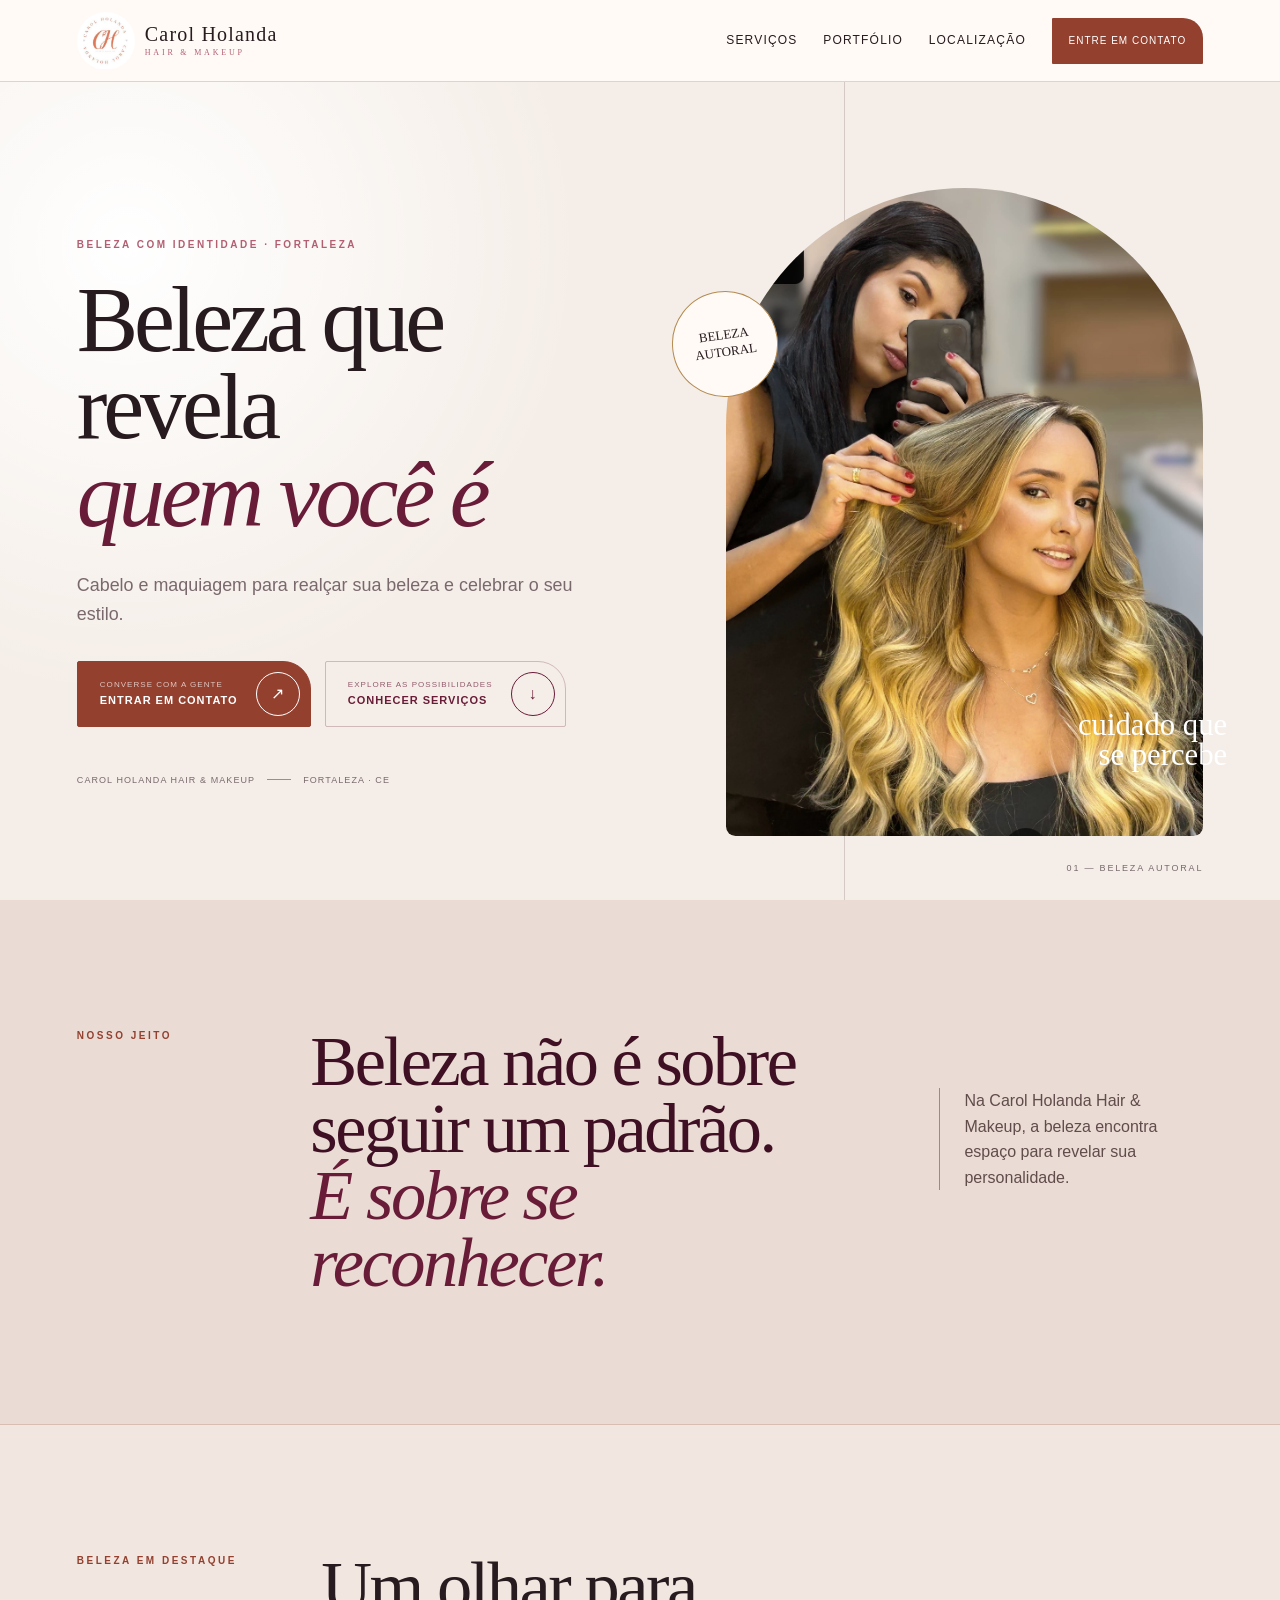
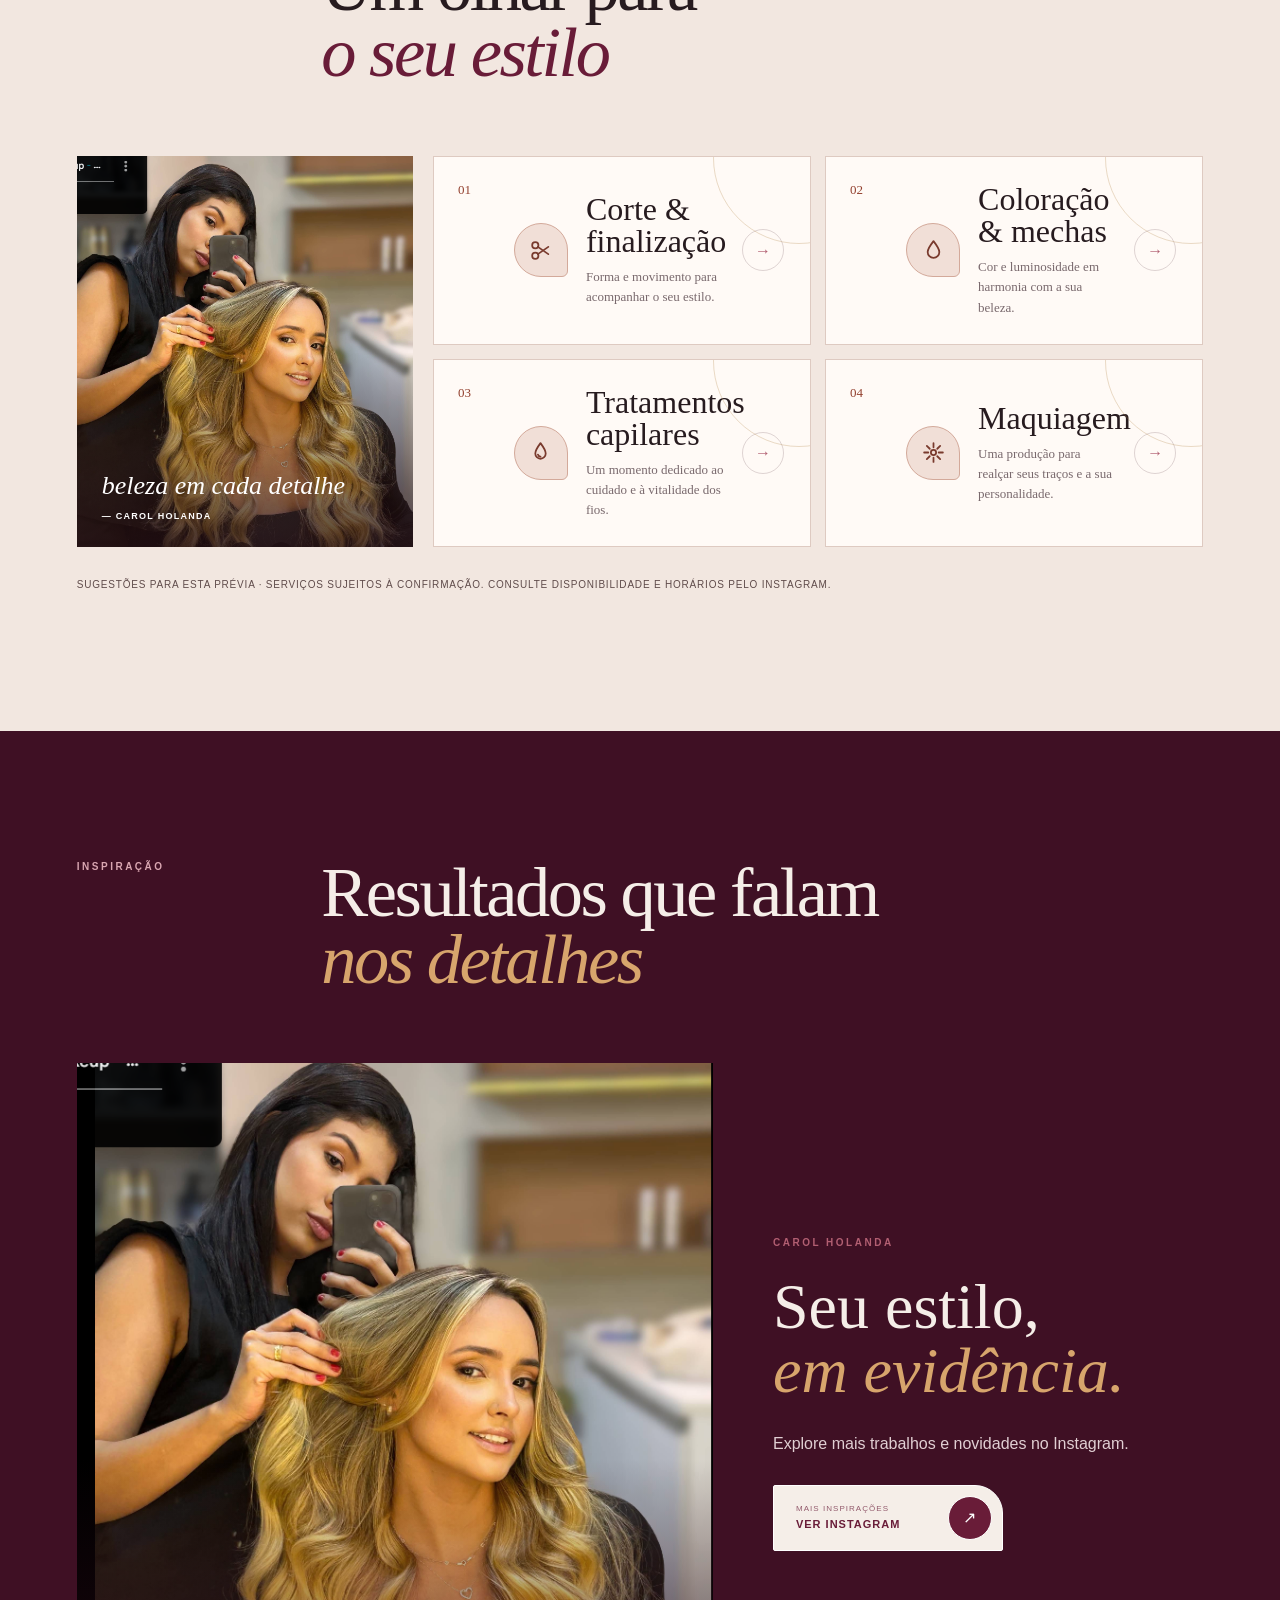
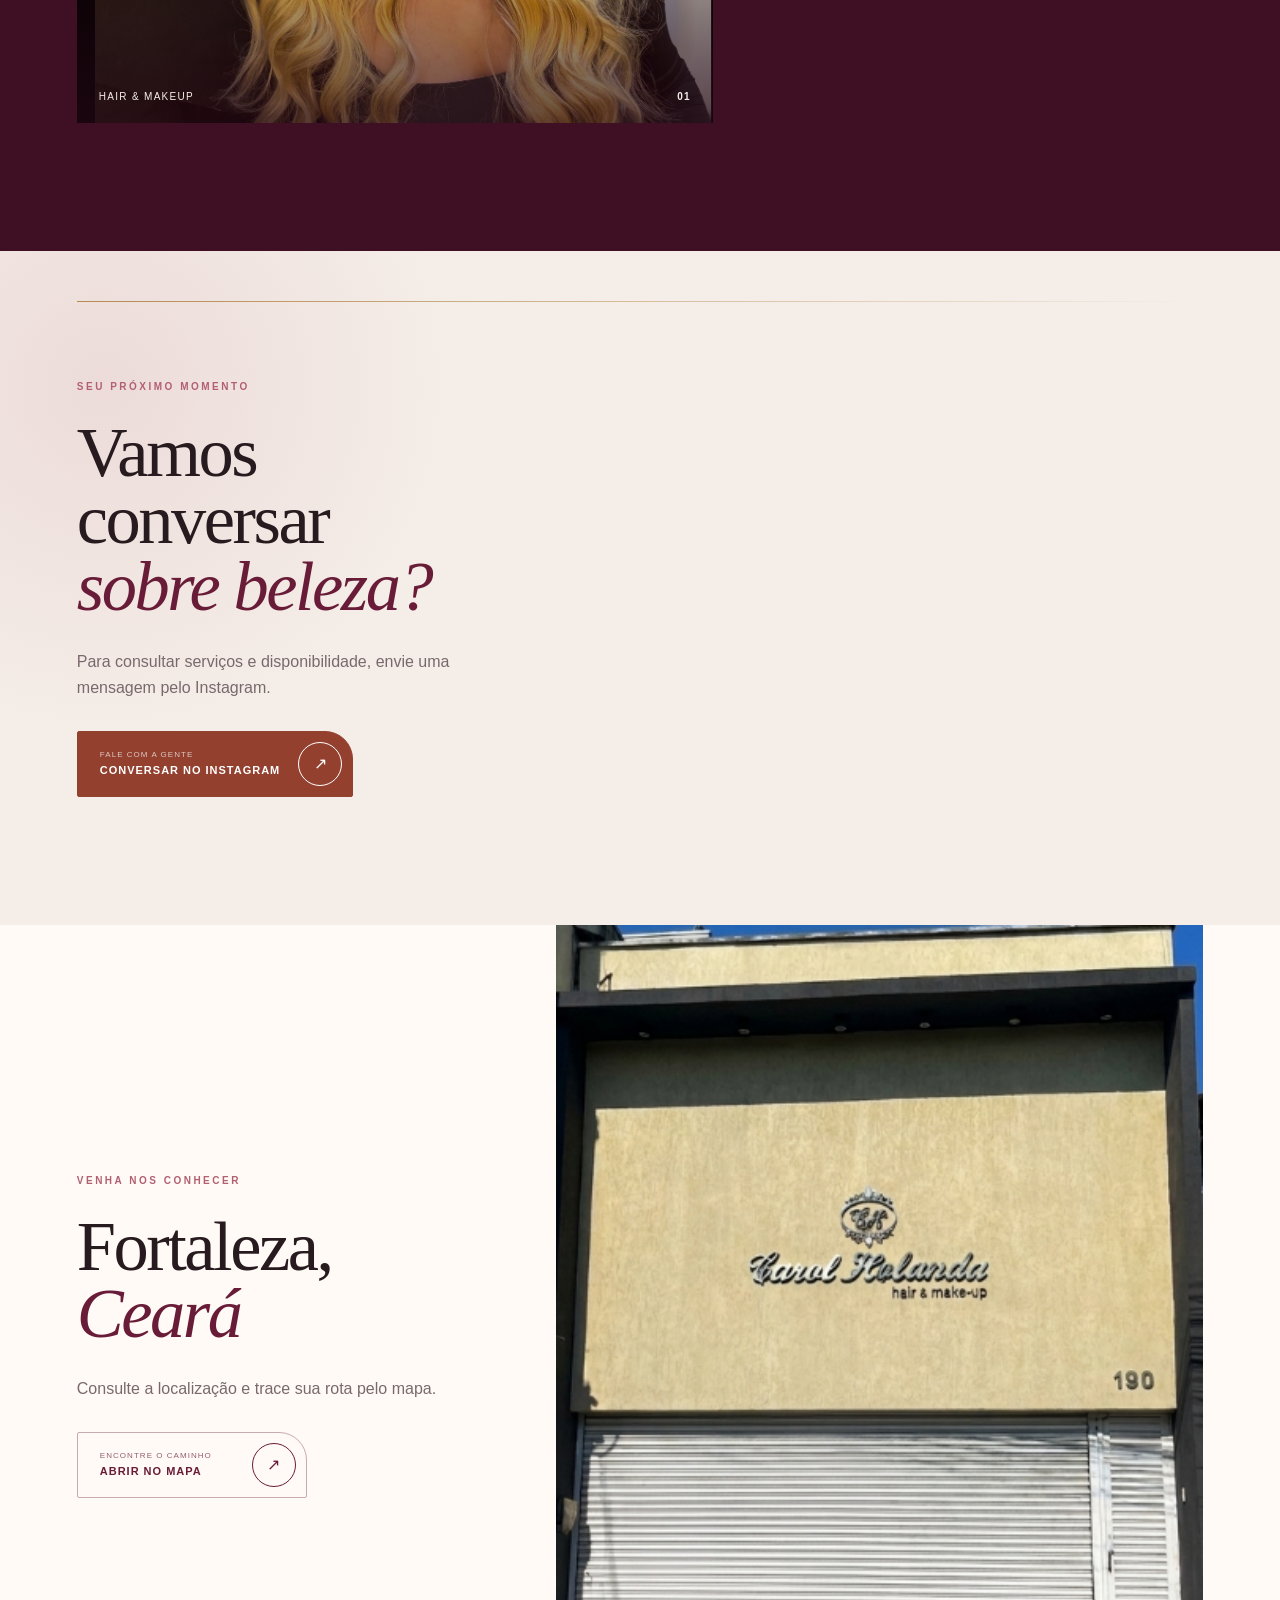
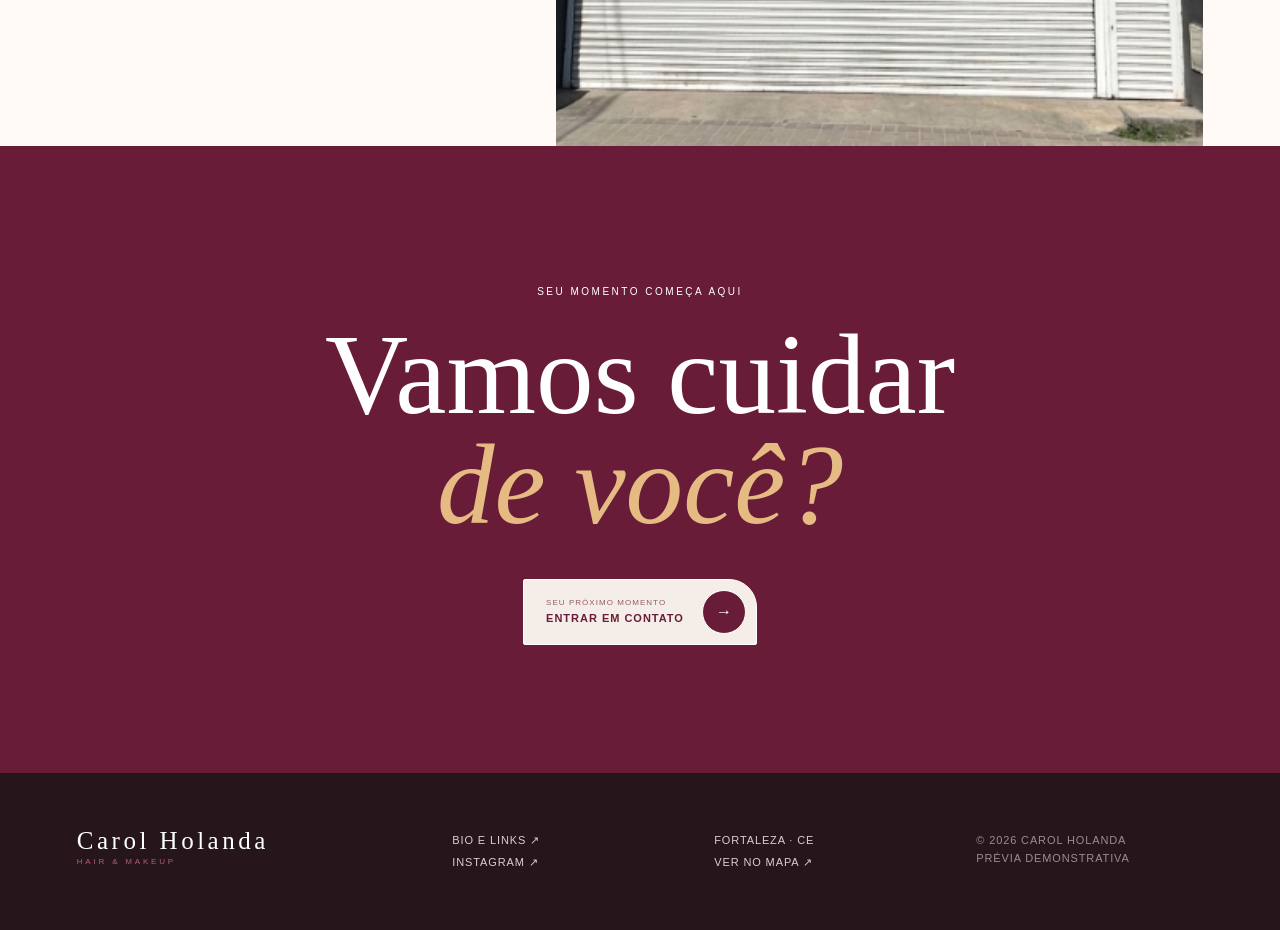
==== commit edd70fa6: "Adiciona bio de Carol Holanda" ====
--- a/index.html
+++ b/index.html
@@ -14,4 +14,4 @@
 <section id="contato" class="booking section-pad section-anchor"><div class="booking-intro reveal"><p class="eyebrow">seu próximo momento</p><h2>Vamos conversar<br><em>sobre beleza?</em></h2><p>Para consultar serviços e disponibilidade, envie uma mensagem pelo Instagram.</p><a class="action action-primary" href="https://www.instagram.com/carolholandahairemakeup?igsh=ZHBmbGwwZTVjemRi" target="_blank" rel="noopener noreferrer"><span class="action-copy"><small>Fale com a gente</small><strong>Conversar no Instagram</strong></span><span class="action-disc" aria-hidden="true">↗</span></a></div></section>
 <section id="localizacao" class="location section-pad section-anchor"><div class="location-card reveal"><p class="eyebrow">venha nos conhecer</p><h2>Fortaleza,<br><em>Ceará</em></h2><p>Consulte a localização e trace sua rota pelo mapa.</p><a class="action action-secondary" href="https://maps.app.goo.gl/RbHvqsoFSXN27ott5" target="_blank" rel="noopener noreferrer"><span class="action-copy"><small>Encontre o caminho</small><strong>Abrir no mapa</strong></span><span class="action-disc" aria-hidden="true">↗</span></a></div><div class="location-photo reveal"><img src="assets/fachada.png" alt="Fachada da Carol Holanda Hair &amp; Makeup"></div></section>
 <section class="closing section-pad reveal"><p>seu momento começa aqui</p><h2>Vamos cuidar<br><em>de você?</em></h2><a class="action action-pale" href="#contato"><span class="action-copy"><small>Seu próximo momento</small><strong>Entrar em contato</strong></span><span class="action-disc" aria-hidden="true">→</span></a></section></main>
-<footer><a class="brand footer-brand" href="#inicio"><span>Carol Holanda</span><small>hair &amp; makeup</small></a><div><p><a href="https://www.instagram.com/carolholandahairemakeup?igsh=ZHBmbGwwZTVjemRi" target="_blank" rel="noopener noreferrer">Instagram ↗</a></p></div><div><p>Fortaleza · CE</p><p><a href="https://maps.app.goo.gl/RbHvqsoFSXN27ott5" target="_blank" rel="noopener noreferrer">Ver no mapa ↗</a></p></div><p class="legal">© <span id="year"></span> Carol Holanda<br>Prévia demonstrativa</p></footer><script src="script.js"></script></body></html>
+<footer><a class="brand footer-brand" href="#inicio"><span>Carol Holanda</span><small>hair &amp; makeup</small></a><div><p><a href="bio.html">Bio e links ↗</a></p><p><a href="https://www.instagram.com/carolholandahairemakeup?igsh=ZHBmbGwwZTVjemRi" target="_blank" rel="noopener noreferrer">Instagram ↗</a></p></div><div><p>Fortaleza · CE</p><p><a href="https://maps.app.goo.gl/RbHvqsoFSXN27ott5" target="_blank" rel="noopener noreferrer">Ver no mapa ↗</a></p></div><p class="legal">© <span id="year"></span> Carol Holanda<br>Prévia demonstrativa</p></footer><script src="script.js"></script></body></html>
